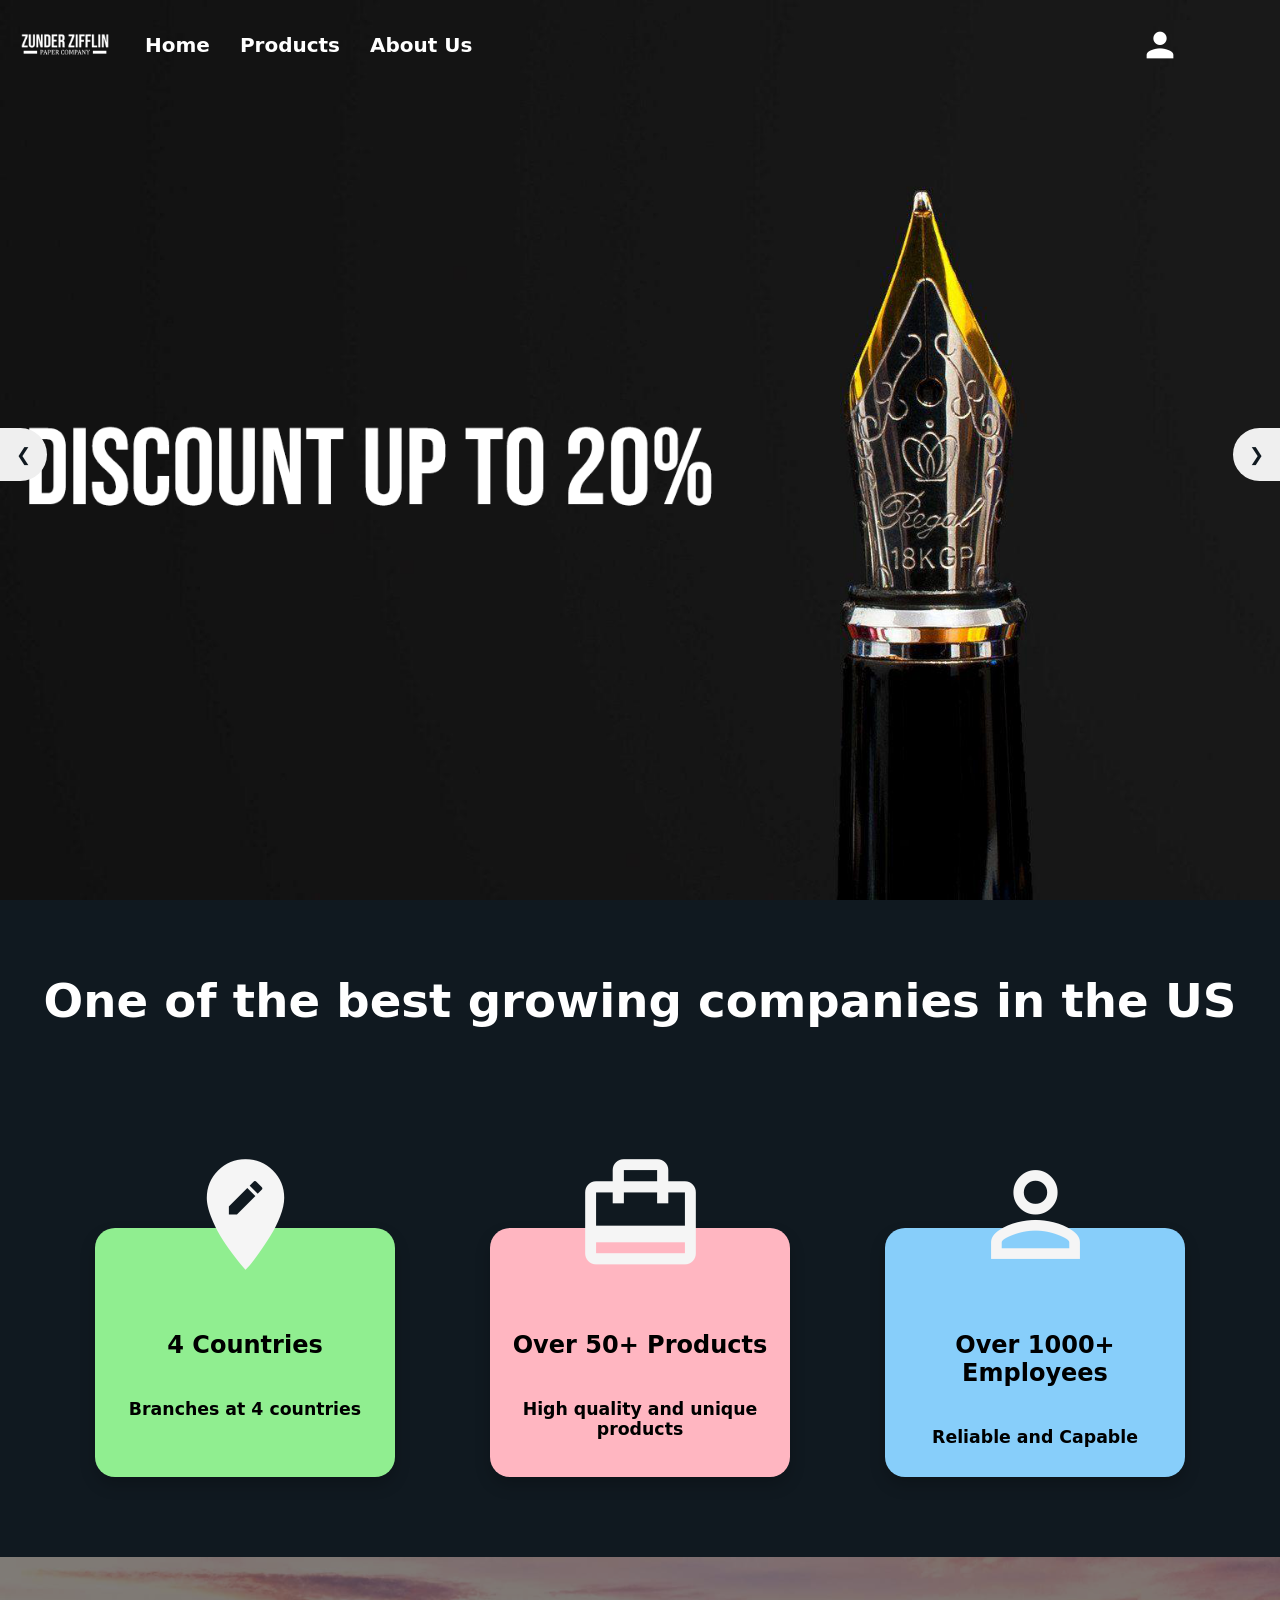
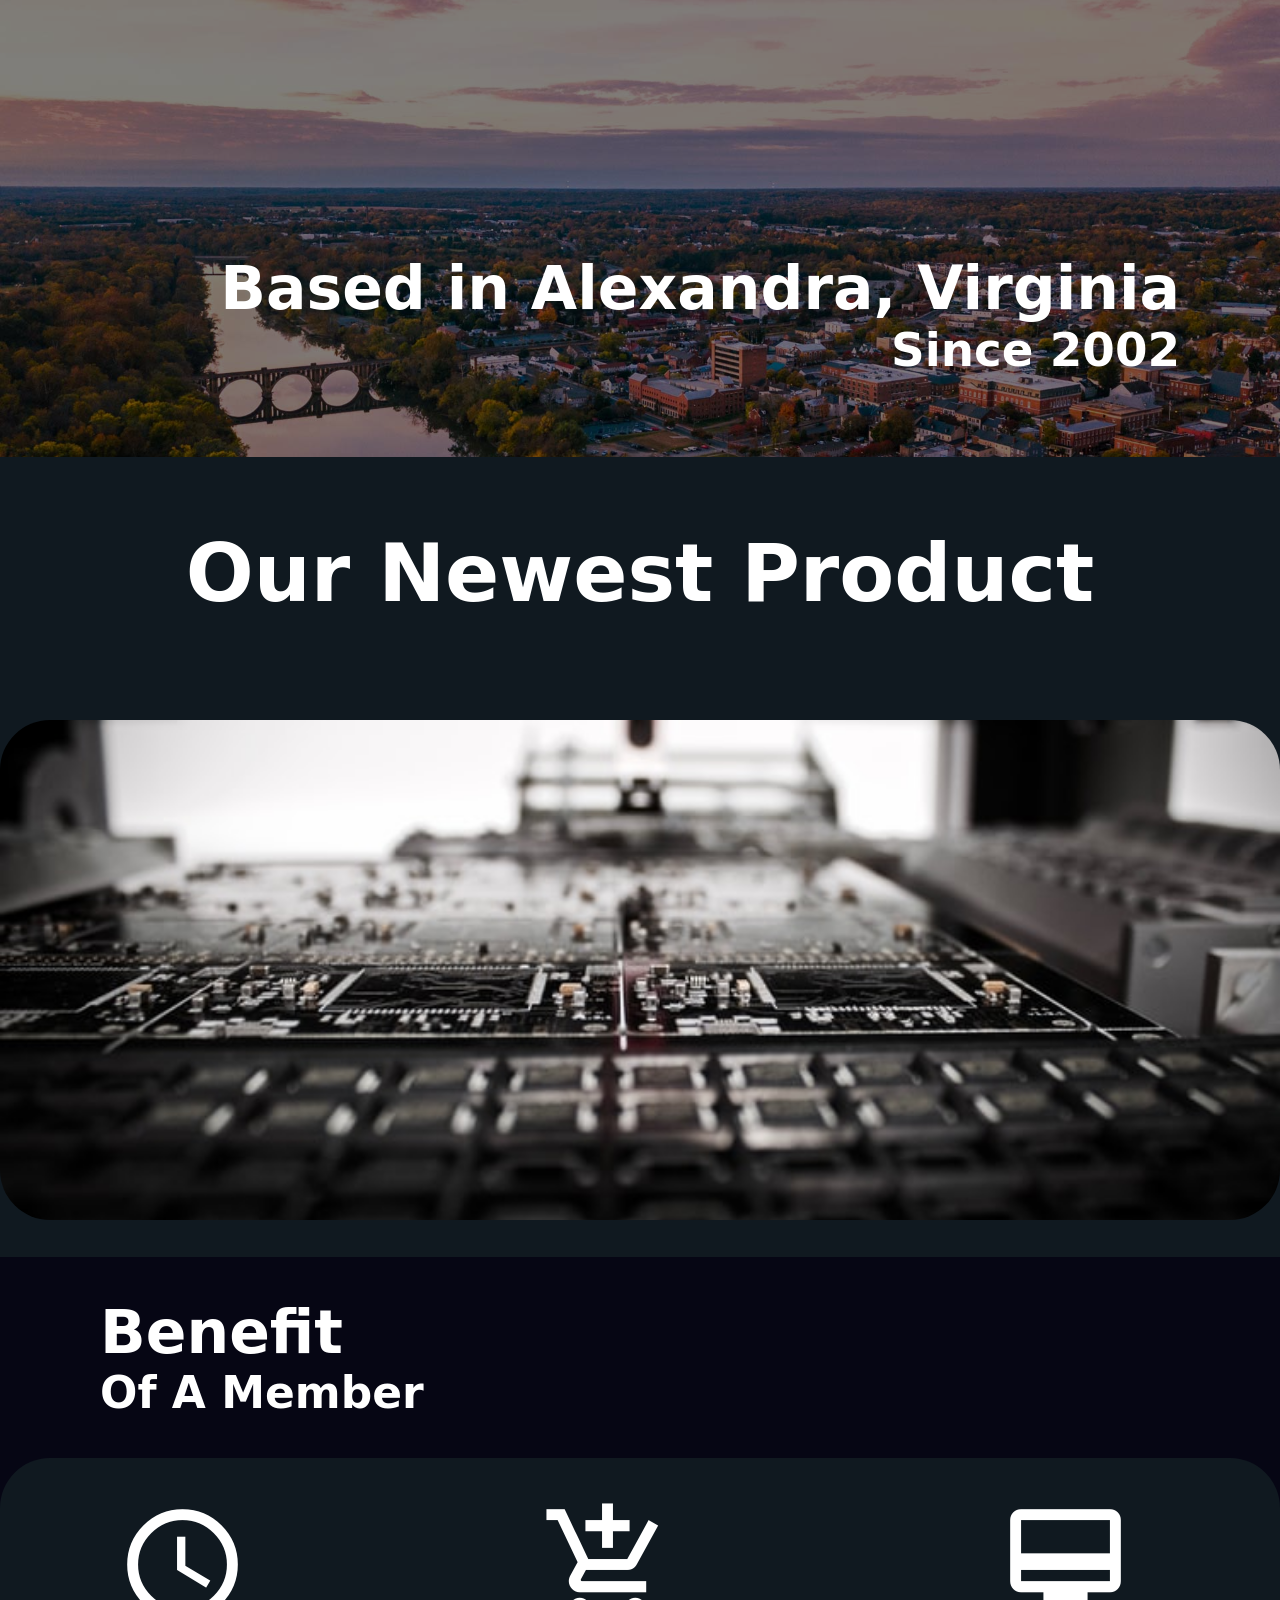
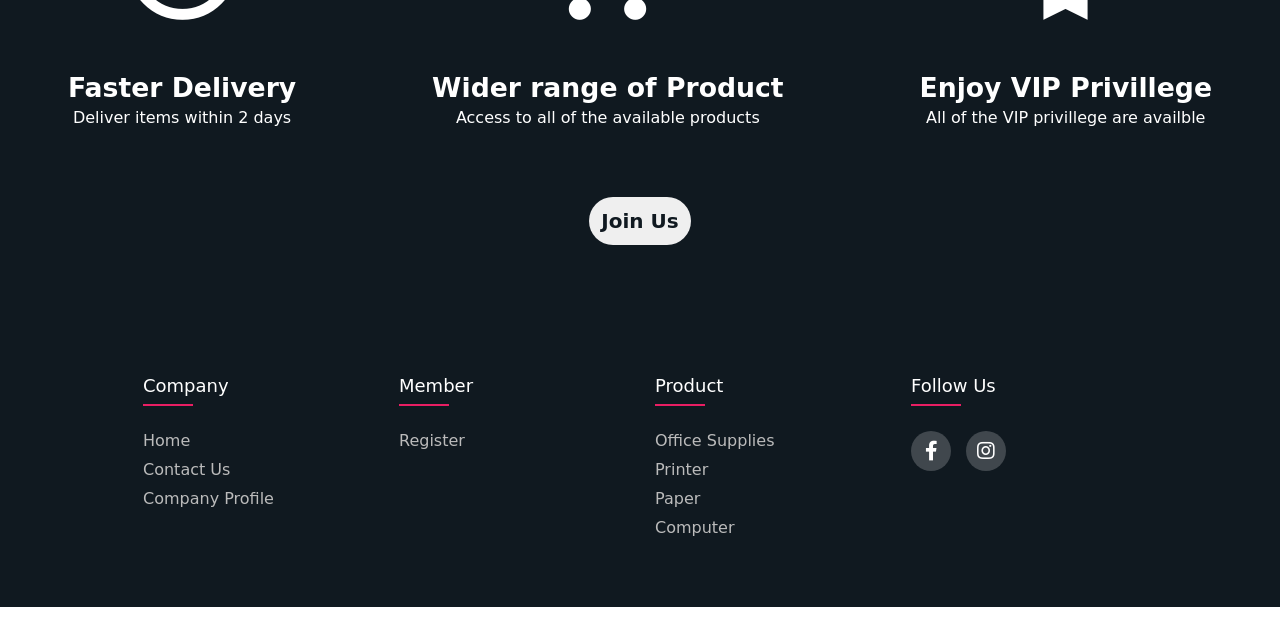
==== html/index.html @ aabdc6b7 "test" ====
<!DOCTYPE html>
<html lang="en">
<head>
    <meta charset="UTF-8">
    <meta http-equiv="X-UA-Compatible" content="IE=edge">
    <meta name="viewport" content="width=device-width, initial-scale=1.0">
    <title>Zunder Zifflin</title>
    <link rel="icon" href="../Images/Header/logo2.png" type = "image/x-icon">
    <link rel="stylesheet" href="../css/HomePage.css">
    <link href="https://fonts.googleapis.com/icon?family=Material+Icons" rel="stylesheet">
    <script defer src="https://code.jquery.com/jquery-3.6.0.min.js"></script>
    <script defer src="../Js/header.js"></script>
    <script defer src="../Js/slide.js"></script>
    <script defer src="../Js/slideshowProduct.js"></script>
    <link rel="stylesheet" type="text/css"
    href="https://cdnjs.cloudflare.com/ajax/libs/font-awesome/5.15.1/css/all.min.css">
</head>
<body>
    <div class="headmain">
        <header class="nav-down transparent">
            <div class="logo">
                <a href="HomePage.html">
                    <img src="../Images/Header/logo2.png" alt="">
                </a>
                <a href="HomePage.html">Home</a>
                <a href="Product.html">Products</a>
                <a href="CompPro.html">About Us</a>
            </div>
            <div class="navbar">
                <i class="material-icons">person</i>
                <div class="content">
                    <a href="Register.html">Register</a>
                    <a href="ContactUs.html">Contact Us</a>
                </div>
            </div>   
        </header>
    </div>
    <div class="headmin">
        <header class="nav-down transparent">
            <div class="logo">
                <a href="HomePage.html">
                    <img src="../Images/Header/logo2.png" alt="">
                </a>
            </div>
            <div class="navbar">
                <i class="material-icons">dehaze</i>
                <div class="content">
                    <a href="HomePage.html">Home</a>
                    <a href="Product.html">Products</a>
                    <a href="CompPro.html">About Us</a>
                    <a href="Register.html">Register</a>
                    <a href="ContactUs.html">Contact Us</a>
                </div>
            </div>   
        </header>
    </div>
    <div class="mid">
        <div class="slideshow">
            <div class="slides">
                <ul>
                    <li class="firstSlider"><a href="Product.html"><img  src="../Images/HomePage/HomePage1.png" alt=""></a></li>
                    <li class="firstSlider"><a href="Product.html"><img src="../Images/HomePage/HomePage2.png" alt=""></a></li>
                    <li class="firstSlider"><a href="Product.html"><img src="../Images/HomePage/HomaPage3.png" alt=""></a></li>
                </ul>
            </div>
            <button id="prev">&#10094;</button>
            <button id="next">&#10095;</button>
        </div>
    </div>
    <h2 class="oneof">One of the best growing companies in the US</h2>
    <div class="ad">     
        <div class="ads firstbox">
            <i class="material-icons">edit_location</i>
            <h4>4 Countries</h4>
            <p>Branches at 4 countries</p>
        </div>
        <div class="ads secondbox">
            <i class="material-icons">card_travel</i>
            <h4>Over 50+ Products</h4>
            <p>High quality and unique products</p>
        </div>
        <div class="ads thirdbox">
            <i class="material-icons">person_outline</i>
            <h4>Over 1000+ Employees</h4>
            <p>Reliable and Capable</p>
        </div>
    </div>
    <div class="based">
        <h2> Based in Alexandra, Virginia</h2>
        <h3>Since 2002</h3>
    </div>
    <div class="showcaseProduct">
        <h2>Our Newest Product</h2>
        <div class="product">
            <img src="../Images/HomePage/HomePage4.jpg" alt="">
            <img src="../Images/HomePage/HomePage5.jpg" alt="">
            <img src="../Images/HomePage/HomePage6.jpg" alt="">
        </div>
        <button><a href="">Purchase Now</a></button>
    </div>
    <div class="benefitContainer">
        <h1>Benefit</h1>
        <h2>Of A Member</h2>
        <div class="benefit">
            <div class="bens">
                <i class="material-icons">access_time</i>
                <h4>Faster Delivery</h4>
                <p>Deliver items within 2 days</p>
            </div>
            <div class="bens">
                <i class="material-icons">add_shopping_cart</i>
                <h4>Wider range of Product</h4>
                <p>Access to all of the available products</p>
            </div>
            <div class="bens">
                <i class="material-icons">card_membership</i>
                <h4>Enjoy VIP Privillege</h4>
                <p>All of the VIP privillege are availble</p>
            </div>
        </div>
        <div class="btnRegis">
            <button><a href="Register.html">Join Us</a></button>
        </div>
    </div>
    
</body>

<footer class="footer">
    <div class="footercontainer">
        <div class="footerrow">
            <div class="footer-col">
                <h4>company</h4>
                <ul>
                    <li><a href="HomePage.html">Home</a></li>
                    <li><a href="ContactUs.html">Contact Us</a></li>
                    <li><a href="CompPro.html">Company Profile</a></li>
                </ul>
            </div>
            <div class="footer-col">
                <h4>Member</h4>
                <ul>
                    <li><a href="Register.html">Register</a></li>
                </ul>
            </div>
            <div class="footer-col">
                <h4>Product</h4>
                <ul>
                    <li><a href="Product.html">Office Supplies</a></li>
                    <li><a href="Product.html">Printer</a></li>
                    <li><a href="Product.html">Paper</a></li>
                    <li><a href="Product.html">Computer</a></li>
                </ul>
            </div>
            <div class="footer-col">
                <h4>Follow Us</h4>
                <div class="social-links">
                    <a href="https://www.facebook.com/"><i class="fab fa-facebook-f"></i></a>
                    <a href="https://www.instagram.com/"><i class="fab fa-instagram"></i></a>
                </div>
            </div>
        </div>
    </div>
</footer>
</html>
---- css/HomePage.css ----
*{
    box-sizing: border-box;
    margin: 0;
    padding: 0;
    text-decoration: none;
    font-family: system-ui,-apple-system,Segoe UI,Roboto,Helvetica,Arial,sans-serif,Apple Color Emoji,Segoe UI Emoji;   
}

header{
    display: flex;
    justify-content: space-between;
    align-content: center;
    background-color: #101920;
    position: fixed;
    width: 100%;
    height: 90px;
    top: 0;
    transition: top 0.2s ease-in-out;
    z-index: 999;
}

.headmin{
    display: none;
}

.nav-up{
    top:-90px;
}

.transparent{
    background: transparent;
}

.logo{
    display: flex;
    justify-content: space-around;
    align-content: center;
    align-items: center;
    flex-direction: row;
}

.logo a:hover{  
    color: lightgray;
    transition: 0.2s;
}

.logo img{
    width: 100px;
}

.logo a{
    color: white;
    padding-left: 15px;
    padding-right: 15px;
    font-size: 20px;
    font-weight: bold;
}

.navbar{
    position: relative;
    display: inline-block;
    padding-right: 100px;
    padding-top: 25px;
}

.navbar i{
    padding-left: 40px;
    font-size: 30pt;
    color: white;
}

.navbar i:hover{
    color: lightgray;
}

.content{
    display: none;
    position: absolute;
    width: 140px;
    box-shadow: 0px 8px 16px 0px rgba(0,0,0,0.2);
    top: 90px;
    border-bottom: #101920 solid 3px;
    border-radius: 10px 10px 0px 0px;
}

.content a{
    display: block;
    padding: 12px 16px;
    color: #101920;
    font-weight: bold;
}

.navbar:hover .content{
    display: block;
    background-color: whitesmoke;
}

.content a:hover{
    background-color: lightgray;
    transition: 0.4s ease;
}

.mid{
    margin-top: -20px;
}

.slideshow img{

    width: 100%;
    height: 900px;
    object-fit: cover;
    
}


.slidehow{
    position: relative;
}

.slides{
    display: inline-flex;
    padding-top: 20px;
    text-align: center;
}

#prev, #next{
    cursor: pointer;
    position: absolute;
    top: 50%;
    width: auto;
    margin-top: -22px;
    padding: 16px;
    color: #101920;
    font-weight: bold;
    font-size: 18px;
    transition: 0.4s ease;
    border-radius: 50px 0px 0px 50px;
    border: none;
}

#next{
    right: 0px;
}

#prev{
    left: 0px;
    border-radius: 0px 50px 50px 0px;
}

#prev:hover, #next:hover {
    background-color: gray;
}

.oneof{
    background-color: #101920;
    text-align: center;
    color: white;
    font-size: 35pt;
    padding-top: 80px;
    padding-bottom: 200px;
    margin-top: -10px;
}

.ad{
    background-color: #101920;
    display: flex;
    justify-content: space-evenly;
    padding-bottom: 80px;
}

.ads{
    display: flex;
    flex-direction: column;
    width: 300px;
    text-align: center;
    align-items: center;
    border-radius: 20px;
    box-shadow: 0px 8px 16px 0px rgba(0,0,0,0.2);
}

.ads img{
    width: 150px;
    margin-top: -80px;
}

.ads i{
    margin-top: -80px;
    font-size: 100pt;
    color: whitesmoke;
}

.ads h4{
    padding-top: 50px;
    font-size: 18pt;
    font-weight: bold;
}

.ads p{
    padding-top: 40px;
    padding-bottom: 30px;
    font-weight: bold;
    padding-left: 10px;
    padding-right: 10px;
    font-size: 13pt;
}

.firstbox{
    background-color: lightgreen;
}

.secondbox{
    background-color: lightpink;
}

.thirdbox{
    background-color: lightskyblue;
}

.based{
    background: rgba(0,0,0,0.5) url(../Images/HomePage/virginia.jpg);
    background-size: cover;
    height: 500px;
    display: flex;
    background-blend-mode: darken;
    font-weight: bolder;
    flex-direction: column;
    align-items: flex-end;
    color: white;
    justify-content: flex-end;
    padding-bottom: 80px;
    padding-right: 100px;
    font-size: 30pt;
}

.showcaseProduct{
    background-color: #101920;
    text-align: center;
    color: white;
    font-size: 40pt;
    padding-top: 70px;
    height: 800px;
}

.showcaseProduct button{
    cursor: pointer;
    border: none;
    padding: 12px;
    font-size: 15pt;
    border-radius: 40pt;
    margin-bottom: 70px;
    margin-top: 420px;
}

.showcaseProduct a{
    font-weight: bold;
    color: #101920;
}

.showcaseProduct a:hover{
    color: lightgray;
}

.product{
    padding-top: 100px;
    position: relative;
    background-color: #101920;
    padding-bottom: 30px;
}

.product img{
    display: inline-block;
    position: absolute;
    width: 100%;
    object-fit: cover;
    height: 500px;
    border-radius: 50px;
    left: 0;
}

.benefitContainer{
    background-color: #060614;
    padding-top: 40px;
}

.benefitContainer h1{
    font-size: 45pt;
    padding-left: 100px;
    /* color: #101920; */
    color: white;
}

.benefitContainer h2{
    font-size: 33pt;
    padding-left: 100px;
    /* color: #101920; */
    color: white;
    padding-bottom: 40px;
}

.btnRegis{
    background-color: #101920;
    display: flex;
    justify-content: center;
    padding-top: 50px;
}

.btnRegis button{
    cursor: pointer;
    border: none;
    padding: 12px;
    font-size: 15pt;
    border-radius: 40pt;
    margin-bottom: 60px;
}

.btnRegis a{
    color: #101920;
    font-weight: bold;
}

.btnRegis a:hover{
    color: lightgray;
}

.benefit{
    display: flex;
    justify-content: space-around;
    background-color: #101920;
    border-radius: 50px 50px 0 0;
}

.bens{
    padding-top: 20px;
    margin-top: 20px;
    margin-bottom: 20px;
    display: flex;
    flex-direction: column;
    align-items: center;
    border-radius: 20px;
    color: white;
}

.bens img{
    width: 100px;
}

.bens i{
    font-size: 100pt;
}

.bens h4{
    padding-top: 40px;
    font-size: 20pt;
}

.bens p{
    padding-top: 5px;
}

footer{
    margin:0;
	padding:0;
	box-sizing: border-box;
}

.footercontainer{
	max-width: 2000px;
    margin: 0 10%;
}
.footerrow{
	display: flex;
}
ul{
	list-style: none;
}
.footer{
	background-color:  #101920;
    padding: 70px 0;
}
.footer-col{
   width: 25%;
   padding: 0 15px;
}
.footer-col h4{
	font-size: 18px;
	color: #ffffff;
	text-transform: capitalize;
	margin-bottom: 35px;
	font-weight: 500;
	position: relative;
}
.footer-col h4::before{
	content: '';
	position: absolute;
	left:0;
	bottom: -10px;
	background-color: #e91e63;
	height: 2px;
	box-sizing: border-box;
	width: 50px;
}
.footer-col ul li:not(:last-child){
	margin-bottom: 10px;
}
.footer-col ul li a{
	font-size: 16px;
	text-transform: capitalize;
	color: #ffffff;
	text-decoration: none;
	font-weight: 300;
	color: #bbbbbb;
	display: block;
	transition: all 0.3s ease;
}
.footer-col ul li a:hover{
	color: #ffffff;
	padding-left: 8px;
}


.footer-col .social-links a{
    font-size: 20px;
	display: inline-block;
	height: 40px;
	width: 40px;
	background-color: rgba(255,255,255,0.2);
	margin:0 10px 10px 0;
    text-align: center;
	border-radius: 50%;
	color: #ffffff;
	transition: all 0.5s ease;
}

.fab{
    margin-top: 25%;
}

.footer-col .social-links a:hover{
	color: #24262b;
	background-color: #ffffff;
}
@media screen and (max-width:800px){

    .headmain{
        display: none;
    }

    .headmin{
        display: block;
    }

    .navbar{
        padding-right: 40px;
    }

    .ad{
        display: flex;
        flex-direction: column;
        justify-content: space-between;
        align-items: center;
    }

    .ads{
        display: flex;
        justify-content: space-around;
        margin-bottom: 90px;
    }

    .based{
        display: flex;
        justify-content: center;
        align-items: center;
        text-align: center;
        padding: 0;
    }

    .based h2{
        font-size: 25pt;
    }

    .based h3{
        font-size: 20pt;
    }

    .showcaseProduct{
        height: 1050px;
    }

    .benefitContainer h1{
        padding-left: 20px;
    }

    .benefitContainer h2{
        font-size: 24pt;
        padding-left: 20px;
    }

    .benefit{
        display: flex;
        flex-direction: column;
        justify-content: space-between;
        align-items: center;
    }

    .btnRegis{
        padding-top: 40px;
    }
}
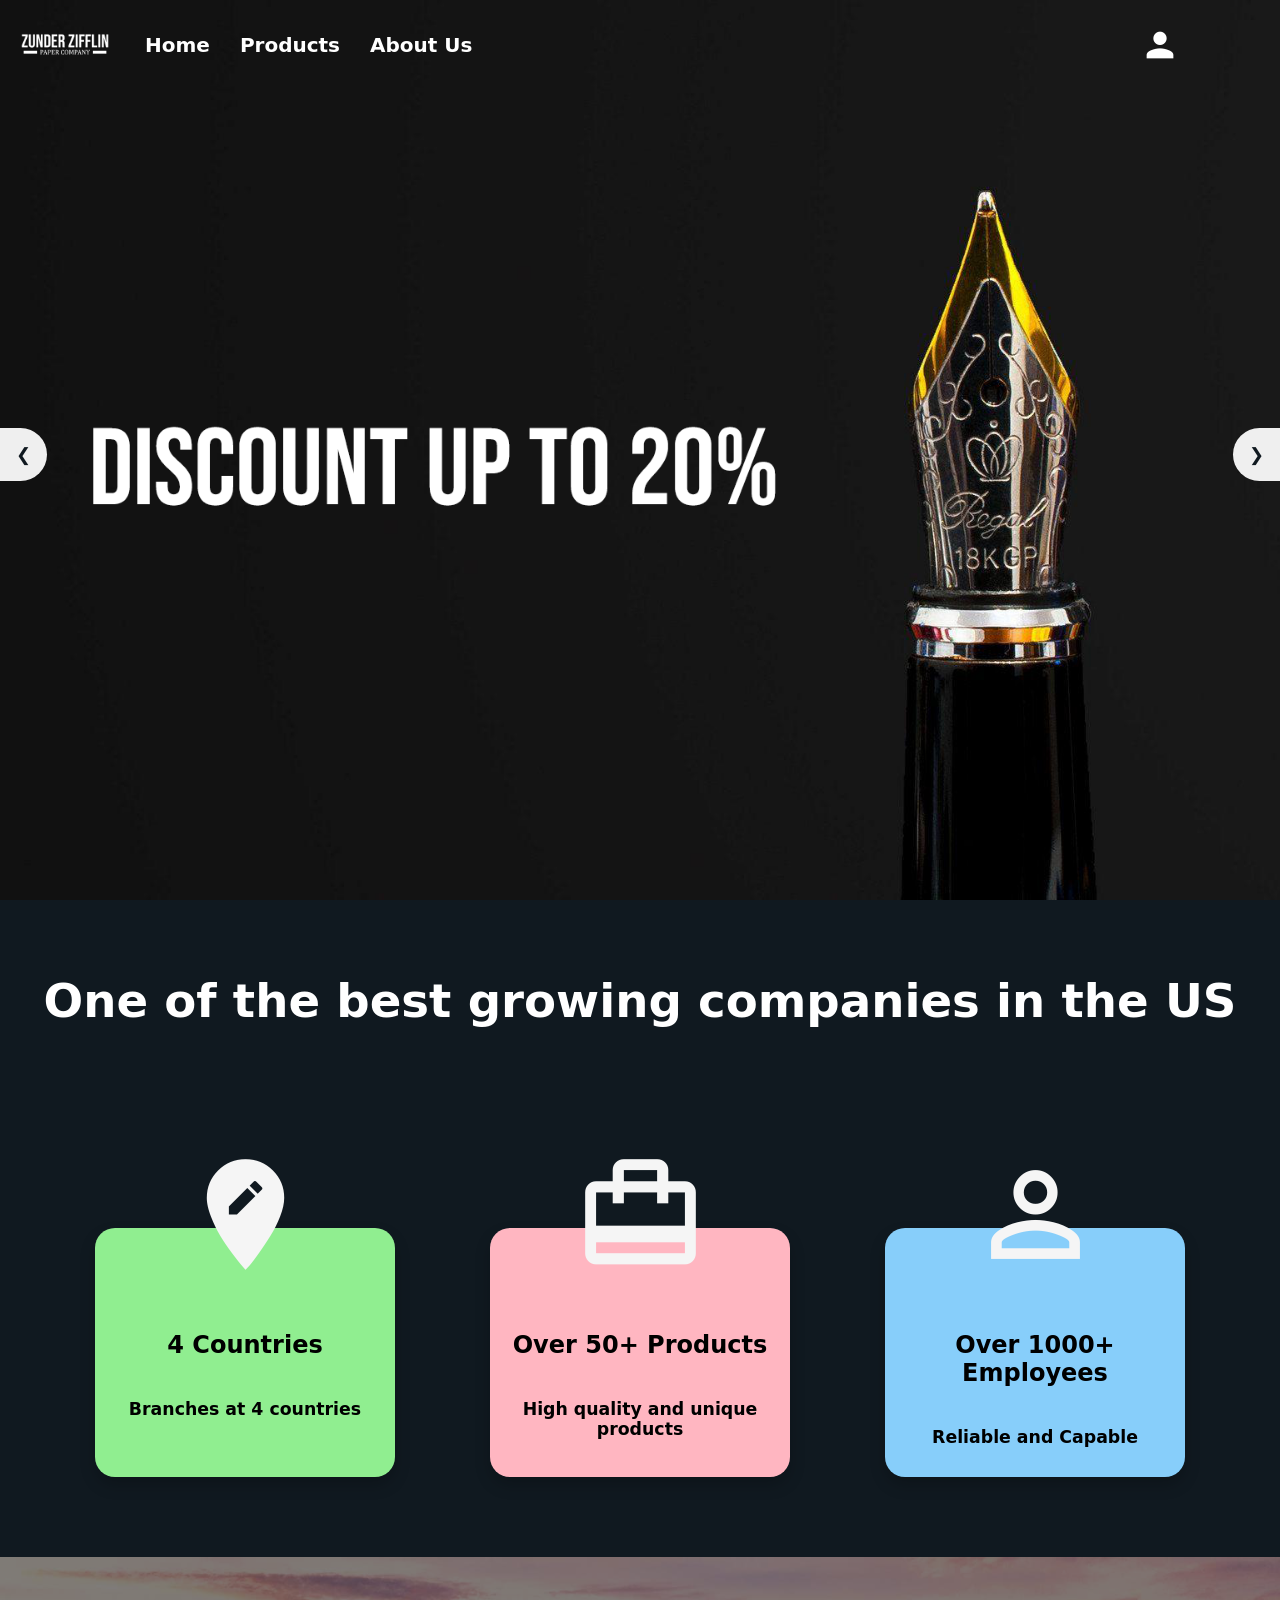
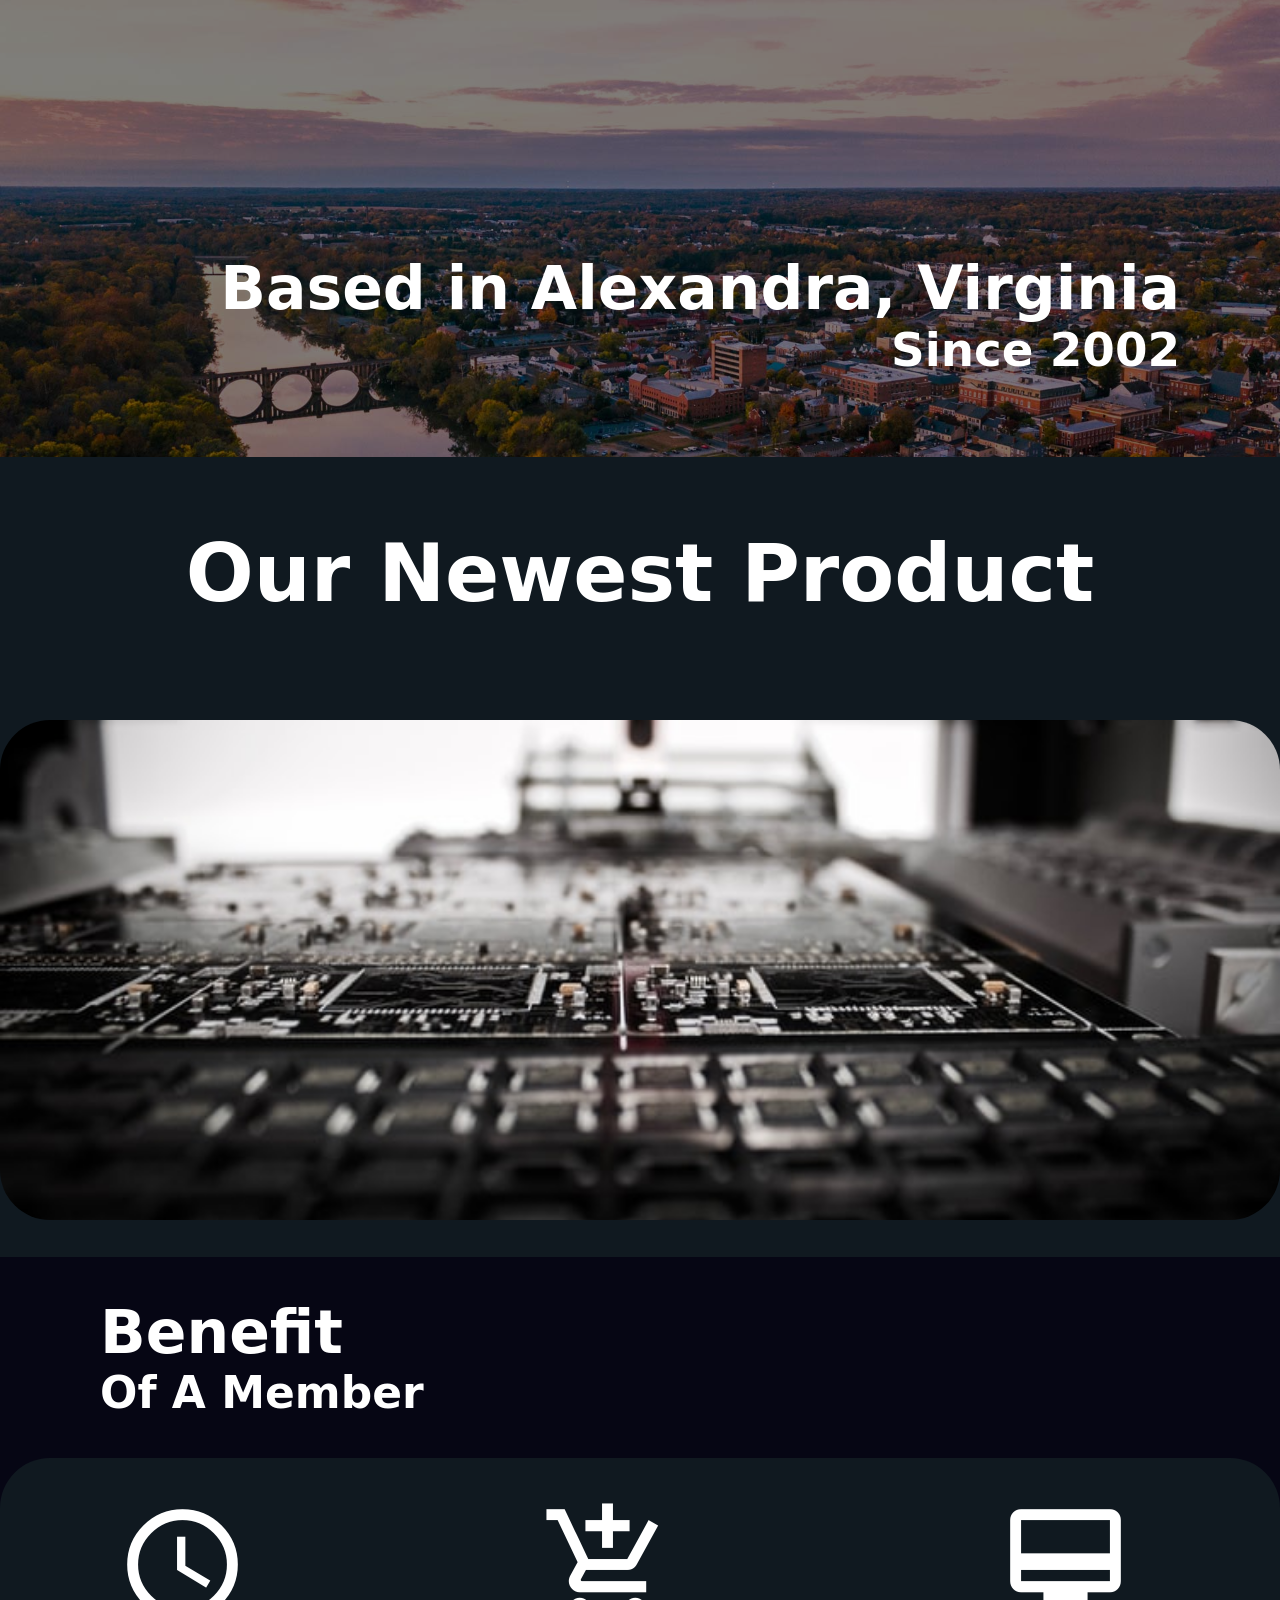
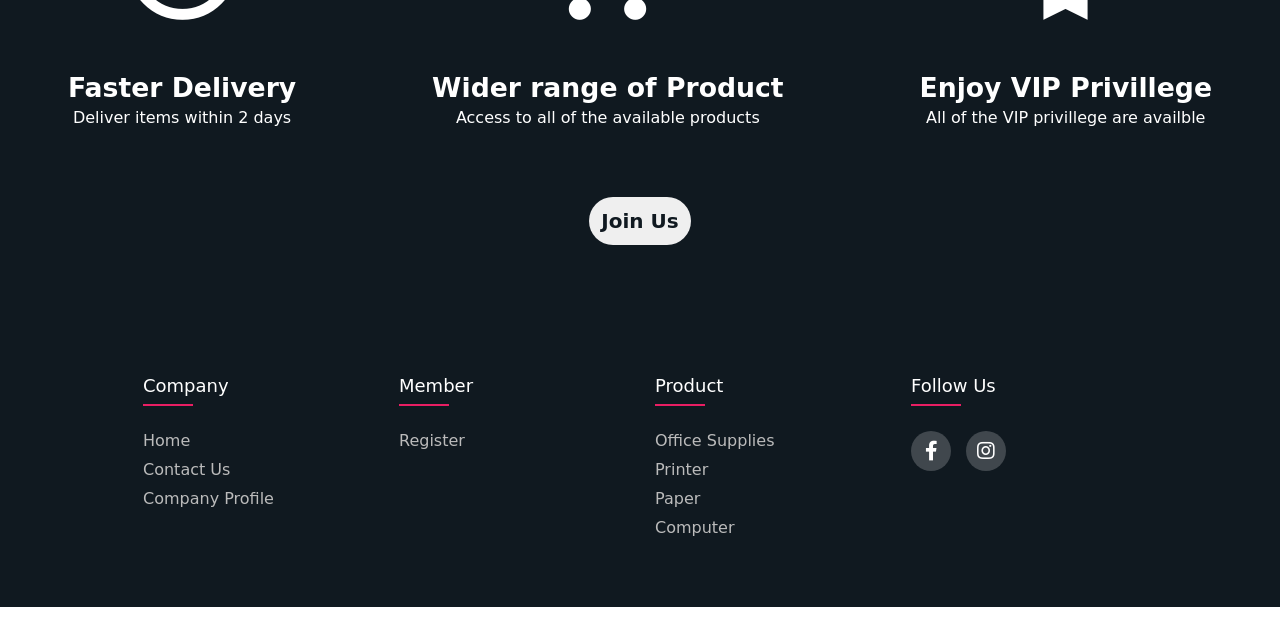
==== commit 620edd0a: "done" ====
--- a/html/index.html
+++ b/html/index.html
@@ -19,10 +19,10 @@
     <div class="headmain">
         <header class="nav-down transparent">
             <div class="logo">
-                <a href="HomePage.html">
+                <a href="index.html">
                     <img src="../Images/Header/logo2.png" alt="">
                 </a>
-                <a href="HomePage.html">Home</a>
+                <a href="index.html">Home</a>
                 <a href="Product.html">Products</a>
                 <a href="CompPro.html">About Us</a>
             </div>
@@ -38,14 +38,14 @@
     <div class="headmin">
         <header class="nav-down transparent">
             <div class="logo">
-                <a href="HomePage.html">
+                <a href="index.html">
                     <img src="../Images/Header/logo2.png" alt="">
                 </a>
             </div>
             <div class="navbar">
                 <i class="material-icons">dehaze</i>
                 <div class="content">
-                    <a href="HomePage.html">Home</a>
+                    <a href="index.html">Home</a>
                     <a href="Product.html">Products</a>
                     <a href="CompPro.html">About Us</a>
                     <a href="Register.html">Register</a>
@@ -131,7 +131,7 @@
             <div class="footer-col">
                 <h4>company</h4>
                 <ul>
-                    <li><a href="HomePage.html">Home</a></li>
+                    <li><a href="index.html">Home</a></li>
                     <li><a href="ContactUs.html">Contact Us</a></li>
                     <li><a href="CompPro.html">Company Profile</a></li>
                 </ul>
--- a/css/HomePage.css
+++ b/css/HomePage.css
@@ -106,7 +106,7 @@
 
 .slideshow img{
 
-    width: 100%;
+    width: 110%;
     height: 900px;
     object-fit: cover;
     
